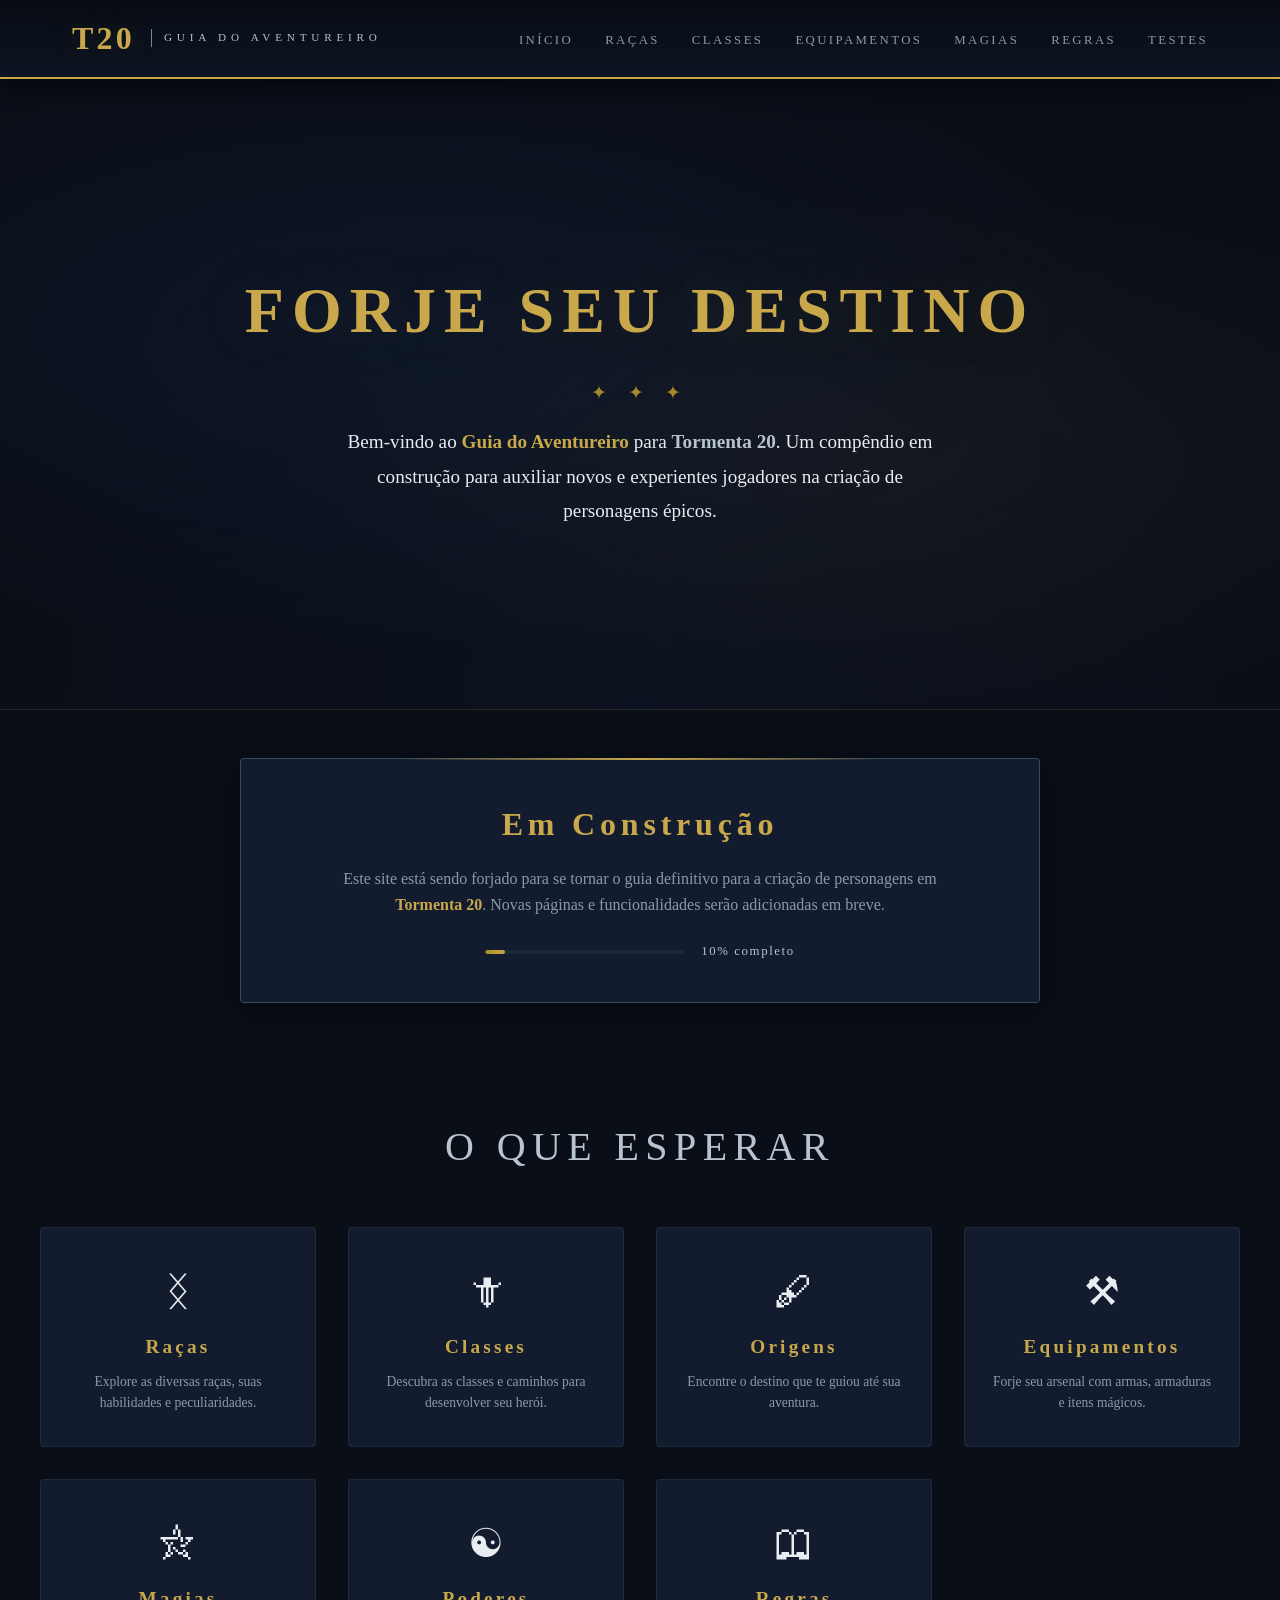
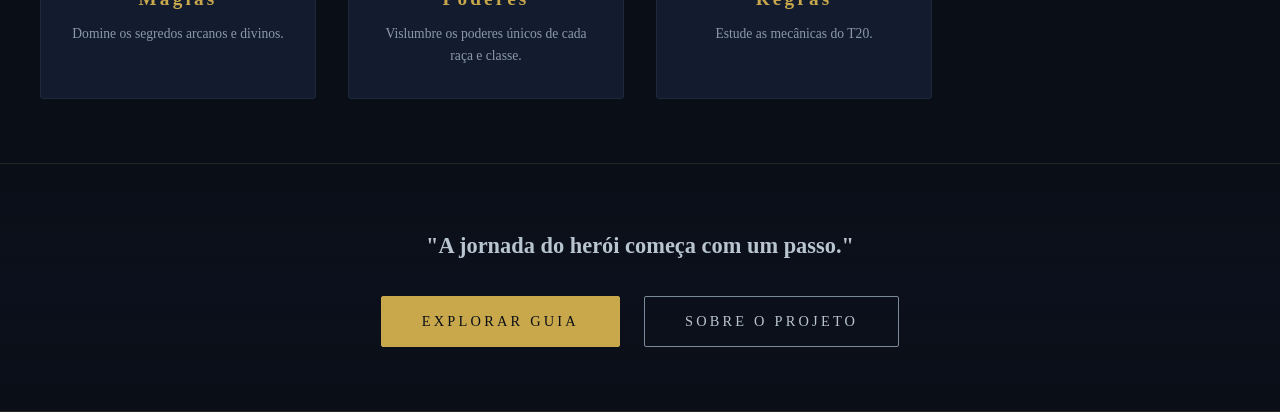
==== index.html @ c8e9f8dd "Versão 1.0.0" ====
<!DOCTYPE html>
<html lang="pt-BR">
<head>
    <meta charset="UTF-8" />
    <meta name="viewport" content="width=device-width, initial-scale=1.0" />
    <title>Guia T20 - Criação de Personagens</title>
    <link rel="stylesheet" href="/styles/general-styles.css" />
</head>
<body>
    <!-- Placeholder para o Header -->
    <div id="header-placeholder"></div>

    <!-- Conteúdo principal -->
    <main>
        <section class="hero-section">
            <div class="hero-content">
                <h1>FORJE SEU DESTINO</h1>
                <div class="hero-divider">✦ ✦ ✦</div>
                <p class="hero-subtitle">
                    Bem-vindo ao <span class="highlight-gold">Guia do Aventureiro</span> para 
                    <span class="highlight-silver">Tormenta 20</span>.
                    Um compêndio em construção para auxiliar novos e experientes jogadores
                    na criação de personagens épicos.
                </p>
            </div>
        </section>

        <section class="construction-section">
            <div class="construction-card">
                <h2>Em Construção</h2>
                <p>
                    Este site está sendo forjado para se tornar o guia definitivo para a 
                    criação de personagens em <span class="highlight-gold">Tormenta 20</span>.
                    Novas páginas e funcionalidades serão adicionadas em breve.
                </p>
                <div class="progress-indicator">
                    <div class="progress-bar">
                        <div class="progress-fill" style="width: 10%;"></div>
                    </div>
                    <span class="progress-text">10% completo</span>
                </div>
            </div>
        </section>

        <section class="features-section">
            <h2>O que esperar</h2>
            <div class="features-grid">
                <div class="feature-card">
                    <div class="feature-icon">ᛝ</div>
                    <h3>Raças</h3>
                    <p>Explore as diversas raças, suas habilidades e peculiaridades.</p>
                </div>

                <div class="feature-card">
                    <div class="feature-icon">🗡</div>
                    <h3>Classes</h3>
                    <p>Descubra as classes e caminhos para desenvolver seu herói.</p>
                </div>

                <div class="feature-card">
                    <div class="feature-icon">🖋</div>
                    <h3>Origens</h3>
                    <p>Encontre o destino que te guiou até sua aventura.</p>
                </div>
                
                <div class="feature-card">
                    <div class="feature-icon">⚒</div>
                    <h3>Equipamentos</h3>
                    <p>Forje seu arsenal com armas, armaduras e itens mágicos.</p>
                </div>

                <div class="feature-card">
                    <div class="feature-icon">⛥</div>
                    <h3>Magias</h3>
                    <p>Domine os segredos arcanos e divinos.</p>
                </div>

                <div class="feature-card">
                    <div class="feature-icon">☯</div>
                    <h3>Poderes</h3>
                    <p>Vislumbre os poderes únicos de cada raça e classe.</p>
                </div>
                
                <div class="feature-card">
                    <div class="feature-icon">🕮</div>
                    <h3>Regras</h3>
                    <p>Estude as mecânicas do T20.</p>
                </div>
            </div>
        </section>

        <section class="call-to-action">
            <div class="cta-content">
                <p>
                    <span class="highlight-silver">"A jornada do herói começa com um passo."</span>
                </p>
                <div class="cta-buttons">
                    <a href="#" class="cta-btn primary">Explorar Guia</a>
                    <a href="#" class="cta-btn secondary">Sobre o Projeto</a>
                </div>
            </div>
        </section>
    </main>

    <!-- Scripts -->
    <script src="/scripts/components.js"></script>
    <script src="/scripts/main.js"></script>
</body>
</html>
---- styles/general-styles.css ----
/* styles/general-styles.css */

/* ============================================ */
/* RESET E BASE */
/* ============================================ */
* {
    margin: 0;
    padding: 0;
    box-sizing: border-box;
}

@import url('https://fonts.googleapis.com/css2?family=Cinzel:wght@400;700;900&family=Georgia&display=swap');

:root {
    /* Cores */
    --bg-primary: #0a0e17;
    --bg-secondary: #0f1625;
    --bg-card: #131c2e;
    --bg-header: #080c14;
    --gold: #c9a84c;
    --gold-dark: #a8892a;
    --silver: #b8c4d0;
    --silver-dark: #7a8a9a;
    --text-light: #e8edf2;
    --text-muted: #8a9aa8;
    --border-gold: #c9a84c;
    --border-silver: #3a4a5a;
    --shadow-gold: rgba(201, 168, 76, 0.15);
    
    /* Espaçamento */
    --content-max-width: 1200px;
    --content-padding: 2rem;
    --header-height: 80px;
}

body {
    background-color: var(--bg-primary);
    color: var(--text-light);
    font-family: 'Cinzel', serif;
    line-height: 1.6;
    min-height: 100vh;
    padding-top: var(--header-height);
}

/* ============================================ */
/* CONTAINER CENTRALIZADOR */
/* ============================================ */
.container {
    max-width: var(--content-max-width);
    margin: 0 auto;
    padding: 0 var(--content-padding);
    width: 100%;
}

/* ============================================ */
/* HEADER FIXO */
/* ============================================ */
.nordic-header {
    background: linear-gradient(180deg, var(--bg-header) 0%, #0c1422 100%);
    border-bottom: 2px solid var(--border-gold);
    padding: 0.8rem 0;
    position: fixed;
    top: 0;
    left: 0;
    right: 0;
    z-index: 1000;
    box-shadow: 0 4px 30px rgba(0, 0, 0, 0.8);
    backdrop-filter: blur(10px);
}

.header-container {
    max-width: var(--content-max-width);
    margin: 0 auto;
    padding: 0 var(--content-padding);
    display: flex;
    justify-content: space-between;
    align-items: center;
    flex-wrap: wrap;
    gap: 0.5rem;
}

.logo-container {
    display: flex;
    align-items: center;
    gap: 1rem;
    flex-wrap: wrap;
}

.logo-text {
    font-size: 2rem;
    font-weight: 900;
    color: var(--gold);
    letter-spacing: 0.2rem;
    text-shadow: 0 0 30px rgba(201, 168, 76, 0.2);
}

.logo-subtitle {
    font-size: 0.7rem;
    color: var(--silver);
    letter-spacing: 0.3rem;
    text-transform: uppercase;
    border-left: 1px solid var(--silver-dark);
    padding-left: 0.75rem;
}

.main-nav ul {
    display: flex;
    list-style: none;
    gap: 2rem;
    flex-wrap: wrap;
}

.main-nav a {
    font-size: 0.8rem;
    text-transform: uppercase;
    letter-spacing: 0.15rem;
    padding: 0.5rem 0;
    border-bottom: 2px solid transparent;
    transition: all 0.3s ease;
    color: var(--text-muted);
    white-space: nowrap;
}

.main-nav a:hover,
.main-nav a.active {
    color: var(--gold);
    border-bottom-color: var(--gold);
}

/* ============================================ */
/* HERO SECTION */
/* ============================================ */
.hero-section {
    min-height: 70vh;
    display: flex;
    align-items: center;
    justify-content: center;
    text-align: center;
    padding: 4rem var(--content-padding);
    background: 
        radial-gradient(ellipse at 30% 40%, rgba(25, 60, 120, 0.15) 0%, transparent 60%),
        radial-gradient(ellipse at 70% 60%, rgba(201, 168, 76, 0.05) 0%, transparent 50%),
        var(--bg-primary);
    border-bottom: 1px solid rgba(201, 168, 76, 0.15);
    position: relative;
}

.hero-section::before {
    content: '';
    position: absolute;
    top: 0;
    left: 0;
    right: 0;
    bottom: 0;
    background: 
        radial-gradient(ellipse at 50% 100%, rgba(25, 60, 120, 0.08) 0%, transparent 70%);
    pointer-events: none;
}

.hero-content {
    max-width: 800px;
    position: relative;
    z-index: 1;
    width: 100%;
}

.hero-content h1 {
    font-size: clamp(2rem, 6vw, 4rem);
    font-weight: 900;
    color: var(--gold);
    text-shadow: 0 0 60px rgba(201, 168, 76, 0.15);
    letter-spacing: 0.5rem;
    margin-bottom: 0.5rem;
}

.hero-divider {
    color: var(--gold-dark);
    font-size: 1.2rem;
    letter-spacing: 0.5rem;
    margin: 1rem 0;
}

.hero-subtitle {
    font-size: clamp(1rem, 2vw, 1.2rem);
    color: var(--text-light);
    max-width: 650px;
    margin: 0 auto;
    line-height: 1.8;
    padding: 0 1rem;
}

/* ============================================ */
/* CONSTRUCTION SECTION */
/* ============================================ */
.construction-section {
    padding: 3rem var(--content-padding);
}

.construction-card {
    background: var(--bg-card);
    border: 1px solid var(--border-silver);
    padding: clamp(1.5rem, 4vw, 2.5rem);
    text-align: center;
    border-radius: 4px;
    position: relative;
    box-shadow: 0 8px 40px rgba(0, 0, 0, 0.4);
    max-width: 800px;
    margin: 0 auto;
}

.construction-card::before {
    content: '';
    position: absolute;
    top: -1px;
    left: 20%;
    right: 20%;
    height: 2px;
    background: linear-gradient(90deg, transparent, var(--gold), transparent);
}

.construction-card h2 {
    color: var(--gold);
    font-size: clamp(1.5rem, 3vw, 2rem);
    letter-spacing: 0.3rem;
    margin-bottom: 1rem;
}

.construction-card p {
    color: var(--text-muted);
    font-size: clamp(0.9rem, 1.5vw, 1rem);
    max-width: 600px;
    margin: 0 auto 1.5rem auto;
}

.progress-indicator {
    display: flex;
    align-items: center;
    gap: 1rem;
    justify-content: center;
    flex-wrap: wrap;
}

.progress-bar {
    width: clamp(150px, 30vw, 200px);
    height: 4px;
    background: #1a2a3a;
    border-radius: 2px;
    overflow: hidden;
}

.progress-fill {
    height: 100%;
    background: linear-gradient(90deg, var(--gold-dark), var(--gold));
    border-radius: 2px;
    transition: width 1s ease;
}

.progress-text {
    font-size: 0.8rem;
    color: var(--silver);
    letter-spacing: 0.1rem;
}

/* ============================================ */
/* FEATURES / CARDS */
/* ============================================ */
.features-section {
    padding: 4rem var(--content-padding);
}

.features-section h2 {
    text-align: center;
    font-size: clamp(1.8rem, 4vw, 2.5rem);
    color: var(--silver);
    letter-spacing: 0.4rem;
    margin-bottom: 3rem;
    text-transform: uppercase;
    font-weight: 400;
}

.features-grid {
    display: grid;
    grid-template-columns: repeat(auto-fit, minmax(220px, 1fr));
    gap: 2rem;
    max-width: var(--content-max-width);
    margin: 0 auto;
}

.feature-card {
    background: var(--bg-card);
    border: 1px solid rgba(58, 74, 90, 0.3);
    padding: 2rem 1.5rem;
    text-align: center;
    transition: all 0.3s ease;
    border-radius: 4px;
}

.feature-card:hover {
    border-color: var(--gold);
    transform: translateY(-4px);
    box-shadow: 0 8px 40px rgba(201, 168, 76, 0.08);
}

.feature-icon {
    font-size: 2.5rem;
    margin-bottom: 0.5rem;
    display: block;
}

.feature-card h3 {
    color: var(--gold);
    font-size: 1.2rem;
    letter-spacing: 0.2rem;
    margin-bottom: 0.5rem;
}

.feature-card p {
    color: var(--text-muted);
    font-size: 0.85rem;
    line-height: 1.6;
}

/* ============================================ */
/* CALL TO ACTION */
/* ============================================ */
.call-to-action {
    padding: 4rem var(--content-padding);
    text-align: center;
    border-top: 1px solid rgba(201, 168, 76, 0.15);
    border-bottom: 1px solid rgba(201, 168, 76, 0.15);
    background: linear-gradient(180deg, transparent 0%, rgba(25, 60, 120, 0.05) 50%, transparent 100%);
}

.cta-content {
    max-width: var(--content-max-width);
    margin: 0 auto;
}

.cta-content p {
    font-size: clamp(1.2rem, 2.5vw, 1.4rem);
    color: var(--text-light);
    margin-bottom: 2rem;
}

.cta-buttons {
    display: flex;
    gap: 1.5rem;
    justify-content: center;
    flex-wrap: wrap;
}

.cta-btn {
    padding: 0.8rem 2.5rem;
    font-family: 'Cinzel', serif;
    font-size: clamp(0.8rem, 1.2vw, 0.9rem);
    text-transform: uppercase;
    letter-spacing: 0.2rem;
    border: 1px solid;
    transition: all 0.3s ease;
    cursor: pointer;
    border-radius: 2px;
}

.cta-btn.primary {
    background: var(--gold);
    color: var(--bg-primary);
    border-color: var(--gold);
}

.cta-btn.primary:hover {
    background: transparent;
    color: var(--gold);
    border-color: var(--gold);
}

.cta-btn.secondary {
    background: transparent;
    color: var(--silver);
    border-color: var(--silver-dark);
}

.cta-btn.secondary:hover {
    background: var(--silver);
    color: var(--bg-primary);
    border-color: var(--silver);
}

/* ============================================ */
/* FOOTER */
/* ============================================ */
.nordic-footer {
    background: var(--bg-header);
    border-top: 1px solid rgba(201, 168, 76, 0.1);
    padding: 2.5rem var(--content-padding);
    text-align: center;
}

.footer-content {
    max-width: 800px;
    margin: 0 auto;
}

.footer-content p {
    color: var(--text-muted);
    font-size: clamp(0.8rem, 1.2vw, 0.9rem);
    margin-bottom: 0.3rem;
}

.footer-small {
    font-size: clamp(0.6rem, 1vw, 0.7rem);
    color: #4a5a6a;
    letter-spacing: 0.1rem;
}

/* ============================================ */
/* TABELAS - TOTALMENTE ADAPTÁVEIS */
/* ============================================ */
.table-container {
    overflow-x: auto;
    margin: 1.5rem 0;
    border-radius: 4px;
    border: 1px solid rgba(58, 74, 90, 0.3);
    background: var(--bg-card);
    box-shadow: 0 4px 20px rgba(0, 0, 0, 0.3);
    width: 100%;
}

.table-container table {
    width: 100%;
    border-collapse: collapse;
    font-family: 'Cinzel', serif;
    font-size: clamp(0.75rem, 1.2vw, 0.85rem);
}

.table-container thead {
    background: linear-gradient(180deg, var(--bg-header), #0c1422);
    border-bottom: 2px solid var(--border-gold);
}

.table-container th {
    color: var(--gold);
    font-weight: 700;
    text-transform: uppercase;
    letter-spacing: 0.1rem;
    padding: 0.8rem 1rem;
    text-align: left;
    font-size: clamp(0.65rem, 1vw, 0.75rem);
    border-right: 1px solid rgba(58, 74, 90, 0.2);
    white-space: nowrap;
}

.table-container th:last-child {
    border-right: none;
}

.table-container td {
    padding: 0.7rem 1rem;
    border-bottom: 1px solid rgba(58, 74, 90, 0.15);
    color: var(--text-light);
    vertical-align: middle;
}

.table-container tbody tr {
    transition: background-color 0.2s ease;
    cursor: default;
}

.table-container tbody tr:hover {
    background-color: rgba(201, 168, 76, 0.05);
}

.table-container tbody tr:nth-child(even) {
    background-color: rgba(255, 255, 255, 0.02);
}

.table-container tbody tr:nth-child(even):hover {
    background-color: rgba(201, 168, 76, 0.05);
}

.table-container tbody tr:last-child td {
    border-bottom: none;
}

/* Colunas com largura automática baseada no conteúdo */
.table-container th.col-auto,
.table-container td.col-auto {
    width: 1%;
    white-space: nowrap;
}

/* Modificador para tabelas compactas (poucas colunas) */
.table-container.table-compact {
    max-width: 100%;
}

.table-container.table-compact table {
    width: auto;
    min-width: unset;
}

.table-container.table-compact th,
.table-container.table-compact td {
    white-space: nowrap;
    padding: 0.7rem 1.2rem;
}

.table-container.table-compact th:first-child,
.table-container.table-compact td:first-child {
    padding-right: 2rem;
}

/* Modificadores de largura máxima (opcionais) */
.table-container.table-sm {
    max-width: 650px;
}

.table-container.table-lg {
    max-width: 1100px;
}

.table-container.table-full {
    max-width: 100%;
}

/* Alinhamento */
.table-container.table-left {
    margin-left: 0;
    margin-right: auto;
}

.table-container .col-center {
    text-align: center;
}

.table-container .col-right {
    text-align: right;
}

.table-container .col-gold {
    color: var(--gold);
    font-weight: 700;
}

/* ============================================ */
/* TAGS - GLOBAIS */
/* ============================================ */
.tag {
    display: inline-block;
    padding: 0.15rem 0.6rem;
    border-radius: 2px;
    font-size: clamp(0.55rem, 0.8vw, 0.65rem);
    text-transform: uppercase;
    letter-spacing: 0.05rem;
    font-weight: 700;
    white-space: nowrap;
}

.tag-gold {
    background: rgba(201, 168, 76, 0.15);
    color: var(--gold);
    border: 1px solid rgba(201, 168, 76, 0.2);
}

.tag-silver {
    background: rgba(184, 196, 208, 0.1);
    color: var(--silver);
    border: 1px solid rgba(184, 196, 208, 0.15);
}

.tag-blue {
    background: rgba(25, 60, 120, 0.2);
    color: #6a9ac8;
    border: 1px solid rgba(25, 60, 120, 0.2);
}

/* ============================================ */
/* GRIDS GENÉRICAS */
/* ============================================ */
.general-grid {
    display: grid;
    grid-template-columns: repeat(auto-fit, minmax(280px, 1fr));
    gap: 1.5rem;
}

/* Grid com número máximo de colunas definido */
.general-grid.max-2 {
    grid-template-columns: repeat(auto-fit, minmax(280px, 1fr));
}

.general-grid.max-3 {
    grid-template-columns: repeat(auto-fit, minmax(240px, 1fr));
}

.general-grid.max-4 {
    grid-template-columns: repeat(auto-fit, minmax(200px, 1fr));
}

/* Grid com 2 colunas fixas (para layout lado a lado) */
.general-grid.two-col {
    grid-template-columns: 1fr 1fr;
}

.general-grid .general-item {
    background: var(--bg-card);
    border: 1px solid rgba(58, 74, 90, 0.2);
    padding: 1.5rem;
    border-radius: 4px;
    transition: all 0.3s ease;
}

.general-grid .general-item:hover {
    border-color: var(--gold);
    transform: translateY(-2px);
}

/* ============================================ */
/* SEÇÕES GENÉRICAS */
/* ============================================ */
.general-section {
    margin-bottom: 4rem;
    padding: 1.5rem 0;
    border-bottom: 1px solid rgba(58, 74, 90, 0.2);
}

.general-section:last-child {
    border-bottom: none;
}

.general-section h2 {
    color: var(--silver);
    font-size: clamp(1.3rem, 2.5vw, 1.5rem);
    letter-spacing: 0.2rem;
    margin-bottom: 1.5rem;
    font-weight: 400;
}

.general-section .section-description {
    color: var(--text-muted);
    font-size: clamp(0.85rem, 1.2vw, 0.9rem);
    margin-bottom: 1.5rem;
    max-width: 800px;
}

/* ============================================ */
/* SCROLLBAR PERSONALIZADA */
/* ============================================ */
.table-container::-webkit-scrollbar {
    height: 6px;
}

.table-container::-webkit-scrollbar-track {
    background: var(--bg-primary);
    border-radius: 3px;
}

.table-container::-webkit-scrollbar-thumb {
    background: var(--gold-dark);
    border-radius: 3px;
}

.table-container::-webkit-scrollbar-thumb:hover {
    background: var(--gold);
}

/* ============================================ */
/* CLASSES GERAIS */
/* ============================================ */
a {
    color: var(--gold);
    text-decoration: none;
    transition: color 0.3s ease;
}

a:hover {
    color: var(--silver);
}

.highlight-gold {
    color: var(--gold);
    font-weight: 700;
}

.highlight-silver {
    color: var(--silver);
    font-weight: 700;
}

.text-muted {
    color: var(--text-muted);
}

/* ============================================ */
/* TÍTULOS DE PÁGINA */
/* ============================================ */
.page-header {
    text-align: center;
    margin-bottom: 3rem;
    padding-top: 1rem;
}

.page-header h1 {
    font-size: clamp(2rem, 5vw, 3rem);
    font-weight: 900;
    color: var(--gold);
    text-shadow: 0 0 40px rgba(201, 168, 76, 0.15);
    letter-spacing: clamp(0.2rem, 0.5vw, 0.4rem);
    margin-bottom: 0.5rem;
    text-transform: uppercase;
}

.page-header .title-divider {
    width: 100%;
    height: 2px;
    background: linear-gradient(90deg, 
        transparent 0%, 
        var(--gold-dark) 10%,
        var(--gold) 50%,
        var(--gold-dark) 90%,
        transparent 100%
    );
    margin: 0.5rem auto 0 auto;
    opacity: 0.8;
}

.page-header .title-subtitle {
    color: var(--text-muted);
    font-size: clamp(0.85rem, 1.2vw, 1rem);
    letter-spacing: 0.15rem;
    margin-top: 0.75rem;
    font-weight: 400;
}

.page-header.page-header-sm h1 {
    font-size: clamp(1.8rem, 3vw, 2.2rem);
    letter-spacing: clamp(0.2rem, 0.3vw, 0.3rem);
}

.page-header.page-header-sm .title-subtitle {
    font-size: clamp(0.75rem, 1vw, 0.85rem);
}

/* ============================================ */
/* RESPONSIVIDADE - TABLET */
/* ============================================ */
@media (max-width: 1024px) {
    :root {
        --content-padding: 1.5rem;
    }

    .general-grid.max-4 {
        grid-template-columns: repeat(auto-fit, minmax(220px, 1fr));
    }
}

@media (max-width: 768px) {
    :root {
        --content-padding: 1rem;
        --header-height: 120px;
    }

    body {
        padding-top: var(--header-height);
    }

    /* Header */
    .header-container {
        flex-direction: column;
        gap: 0.5rem;
    }

    .logo-container {
        justify-content: center;
    }

    .logo-subtitle {
        border-left: none;
        padding-left: 0;
    }

    .main-nav ul {
        gap: 1rem;
        justify-content: center;
    }

    .main-nav a {
        font-size: 0.7rem;
    }

    /* Grids */
    .general-grid {
        grid-template-columns: repeat(auto-fit, minmax(240px, 1fr));
    }

    .general-grid.max-3 {
        grid-template-columns: repeat(auto-fit, minmax(200px, 1fr));
    }

    .general-grid.max-4 {
        grid-template-columns: repeat(auto-fit, minmax(180px, 1fr));
    }

    .general-grid.two-col {
        grid-template-columns: 1fr;
        gap: 2rem;
    }

    .features-grid {
        grid-template-columns: repeat(auto-fit, minmax(200px, 1fr));
        gap: 1.5rem;
    }

    /* Tabelas */
    .table-container {
        max-width: 100%;
        margin-left: 0;
        margin-right: 0;
    }
    
    .table-container table {
        font-size: 0.75rem;
    }
    
    .table-container th,
    .table-container td {
        padding: 0.5rem 0.7rem;
    }

    .table-container.table-compact th,
    .table-container.table-compact td {
        padding: 0.5rem 0.7rem;
    }

    /* Cards */
    .feature-card {
        padding: 1.5rem 1rem;
    }

    .feature-card h3 {
        font-size: 1rem;
    }

    /* Seções */
    .general-section {
        padding: 1rem 0;
        margin-bottom: 2rem;
    }

    .general-section h2 {
        font-size: 1.2rem;
    }
}

/* ============================================ */
/* RESPONSIVIDADE - MOBILE */
/* ============================================ */
@media (max-width: 480px) {
    :root {
        --content-padding: 0.75rem;
        --header-height: 140px;
    }

    body {
        padding-top: var(--header-height);
    }

    /* Header */
    .logo-text {
        font-size: 1.4rem;
    }

    .logo-subtitle {
        font-size: 0.6rem;
        letter-spacing: 0.2rem;
    }

    .main-nav ul {
        gap: 0.6rem;
    }

    .main-nav a {
        font-size: 0.6rem;
        letter-spacing: 0.1rem;
    }

    /* Grids - Mobile = 1 coluna */
    .general-grid {
        grid-template-columns: 1fr;
        gap: 1rem;
    }

    .general-grid.max-2,
    .general-grid.max-3,
    .general-grid.max-4 {
        grid-template-columns: 1fr;
    }

    .general-grid.two-col {
        grid-template-columns: 1fr;
        gap: 1.5rem;
    }

    .features-grid {
        grid-template-columns: 1fr;
        gap: 1rem;
    }

    /* Tabelas */
    .table-container table {
        font-size: 0.65rem;
    }
    
    .table-container th,
    .table-container td {
        padding: 0.4rem 0.5rem;
    }

    .table-container.table-compact th,
    .table-container.table-compact td {
        padding: 0.4rem 0.5rem;
        font-size: 0.6rem;
    }

    /* Tags */
    .tag {
        font-size: 0.5rem;
        padding: 0.1rem 0.4rem;
    }

    /* CTA */
    .cta-buttons {
        flex-direction: column;
        align-items: center;
    }

    .cta-btn {
        width: 100%;
        max-width: 280px;
        text-align: center;
        padding: 0.7rem 1.5rem;
        font-size: 0.8rem;
    }

    /* Cards */
    .feature-card {
        padding: 1.2rem 1rem;
    }

    .feature-icon {
        font-size: 2rem;
    }

    .feature-card h3 {
        font-size: 0.9rem;
        letter-spacing: 0.1rem;
    }

    .feature-card p {
        font-size: 0.8rem;
    }

    /* Construção */
    .construction-card {
        padding: 1.2rem;
    }

    .construction-card h2 {
        font-size: 1.3rem;
    }
}

/* ============================================ */
/* RESPONSIVIDADE - TELAS MUITO PEQUENAS */
/* ============================================ */
@media (max-width: 360px) {
    :root {
        --content-padding: 0.5rem;
        --header-height: 160px;
    }

    .main-nav ul {
        gap: 0.4rem;
    }

    .main-nav a {
        font-size: 0.55rem;
        letter-spacing: 0.05rem;
        padding: 0.3rem 0;
    }

    .logo-text {
        font-size: 1.2rem;
    }

    .hero-content h1 {
        font-size: 1.6rem;
        letter-spacing: 0.15rem;
    }

    .table-container table {
        font-size: 0.55rem;
    }
    
    .table-container th,
    .table-container td {
        padding: 0.3rem 0.4rem;
    }
}

/* ============================================ */
/* SWATCHES DE CORES (para páginas de teste) */
/* ============================================ */
.color-swatch {
    display: inline-block;
    width: 40px;
    height: 40px;
    border-radius: 4px;
    margin: 0.25rem;
    border: 1px solid rgba(255, 255, 255, 0.1);
}

/* ============================================ */
/* CAROUSEL DE ATRIBUTOS */
/* ============================================ */
.atributos-carousel {
    position: relative;
    overflow: hidden;
    padding: 0 40px;
    margin: 0 -20px;
}

.atributos-carousel .carousel-track {
    display: flex;
    transition: transform 0.5s ease;
    gap: 1.5rem;
    padding: 0.5rem 0;
}

.atributos-carousel .carousel-slide {
    flex: 0 0 calc(33.333% - 1rem);
    min-width: 0;
}

.atributos-carousel .carousel-slide .feature-card {
    height: 100%;
    display: flex;
    flex-direction: column;
    height: 100%;
    min-height: 280px;
}

.atributos-carousel .carousel-slide .feature-card p {
    flex: 1;
}

/* Setas do carousel de atributos - sem fundo circular */
.atributos-carousel .carousel-btn {
    position: absolute;
    top: 45.6%;
    transform: translateY(-50%);
    background: transparent;
    border: none;
    color: var(--gold);
    font-size: 2.5rem;
    cursor: pointer;
    z-index: 10;
    padding: 0 8px;
    transition: all 0.3s ease;
    opacity: 0.7;
    text-shadow: 0 0 20px rgba(0, 0, 0, 0.8);
}

.atributos-carousel .carousel-btn:hover {
    opacity: 1;
    transform: translateY(-50%) scale(1.1);
    color: var(--gold);
    text-shadow: 0 0 30px rgba(201, 168, 76, 0.3);
}

.atributos-carousel .carousel-btn:disabled {
    opacity: 0;
    pointer-events: none;
}

.atributos-carousel .carousel-btn.prev {
    left: 0;
}

.atributos-carousel .carousel-btn.next {
    right: 0;
}

/* Degrade nas bordas para indicar mais conteúdo */
.atributos-carousel::before {
    content: '';
    position: absolute;
    top: 0;
    left: 0;
    width: 60px;
    height: 100%;
    background: linear-gradient(to right, var(--bg-primary), transparent);
    z-index: 5;
    pointer-events: none;
    opacity: 0;
    transition: opacity 0.3s ease;
}

.atributos-carousel::after {
    content: '';
    position: absolute;
    top: 0;
    right: 0;
    width: 60px;
    height: 100%;
    background: linear-gradient(to left, var(--bg-primary), transparent);
    z-index: 5;
    pointer-events: none;
    opacity: 0;
    transition: opacity 0.3s ease;
}

.atributos-carousel.show-left::before {
    opacity: 1;
}

.atributos-carousel.show-right::after {
    opacity: 1;
}

/* Dots do carousel de atributos */
.atributos-carousel .carousel-dots {
    display: flex;
    justify-content: center;
    gap: 0.6rem;
    padding: 1rem 0 0.5rem 0;
}

.atributos-carousel .carousel-dot {
    width: 10px;
    height: 10px;
    border-radius: 50%;
    background: rgba(138, 154, 168, 0.3);
    border: 1px solid rgba(138, 154, 168, 0.2);
    cursor: pointer;
    transition: all 0.3s ease;
}

.atributos-carousel .carousel-dot:hover {
    background: rgba(201, 168, 76, 0.3);
}

.atributos-carousel .carousel-dot.active {
    background: var(--gold);
    border-color: var(--gold);
    box-shadow: 0 0 12px rgba(201, 168, 76, 0.3);
}

/* ============================================ */
/* RESPONSIVIDADE - CAROUSEL DE ATRIBUTOS */
/* ============================================ */
@media (max-width: 1024px) {
    .atributos-carousel .carousel-slide {
        flex: 0 0 calc(50% - 0.75rem);
    }
    
    .atributos-carousel {
        padding: 0 30px;
    }
}

@media (max-width: 768px) {
    .atributos-carousel .carousel-slide {
        flex: 0 0 100%;
    }
    
    .atributos-carousel {
        padding: 0 20px;
    }
    
    .atributos-carousel .carousel-btn {
        font-size: 2rem;
    }
    
    .atributos-carousel .carousel-slide .feature-card {
        min-height: 240px;
    }
}

@media (max-width: 480px) {
    .atributos-carousel {
        padding: 0 12px;
        margin: 0 -8px;
    }
    
    .atributos-carousel .carousel-btn {
        font-size: 1.6rem;
    }
    
    .atributos-carousel .carousel-slide .feature-card {
        min-height: 200px;
        padding: 1.2rem 1rem;
    }
}

/* ============================================ */
/* CAROUSEL DE IMAGENS - RAÇAS */
/* ============================================ */
/* Carousel de imagens - sem min-height fixo */
.raca-imagem-carousel {
    position: relative;
    border-radius: 4px;
    overflow: hidden;
    background: var(--bg-card);
    border: 1px solid rgba(58, 74, 90, 0.3);
}

.raca-imagem-carousel .carousel-track {
    display: flex;
    transition: transform 0.5s ease;
    /* Remove o min-height */
}

.raca-imagem-carousel .carousel-slide {
    flex: 0 0 100%;
    /* Remove o min-height */
    line-height: 0; /* Remove espaçamento extra abaixo da imagem */
}

.raca-imagem-carousel .carousel-slide img {
    width: 100%;
    height: auto;
    display: block;
}

/* Setas do carousel de imagens - sem fundo circular */
.raca-imagem-carousel .carousel-btn {
    position: absolute;
    top: 50%;
    transform: translateY(-50%);
    background: transparent;
    border: none;
    color: var(--gold);
    font-size: 2.5rem;
    cursor: pointer;
    z-index: 10;
    padding: 0 12px;
    transition: all 0.3s ease;
    opacity: 0.7;
    text-shadow: 0 0 30px rgba(0, 0, 0, 0.9);
}

.raca-imagem-carousel .carousel-btn:hover {
    opacity: 1;
    transform: translateY(-50%) scale(1.1);
    color: var(--gold);
    text-shadow: 0 0 40px rgba(201, 168, 76, 0.4);
}

.raca-imagem-carousel .carousel-btn:disabled {
    opacity: 0;
    pointer-events: none;
}

.raca-imagem-carousel .carousel-btn.prev {
    left: 0;
}

.raca-imagem-carousel .carousel-btn.next {
    right: 0;
}

/* Dots do carousel de imagens */
.raca-imagem-carousel .carousel-dots {
    display: flex;
    justify-content: center;
    gap: 0.6rem;
    padding: 0.75rem 0;
}

.raca-imagem-carousel .carousel-dot {
    width: 10px;
    height: 10px;
    border-radius: 50%;
    background: rgba(138, 154, 168, 0.3);
    border: 1px solid rgba(138, 154, 168, 0.2);
    cursor: pointer;
    transition: all 0.3s ease;
}

.raca-imagem-carousel .carousel-dot:hover {
    background: rgba(201, 168, 76, 0.3);
}

.raca-imagem-carousel .carousel-dot.active {
    background: var(--gold);
    border-color: var(--gold);
    box-shadow: 0 0 12px rgba(201, 168, 76, 0.3);
}

/* Degrade nas bordas para indicar mais conteúdo */
.raca-imagem-carousel::before {
    content: '';
    position: absolute;
    top: 0;
    left: 0;
    width: 120px;
    height: 100%;
    background: linear-gradient(to right, rgba(10, 14, 23, 0.9), transparent);
    z-index: 5;
    pointer-events: none;
    opacity: 0;
    transition: opacity 0.3s ease;
}

.raca-imagem-carousel::after {
    content: '';
    position: absolute;
    top: 0;
    right: 0;
    width: 120px;
    height: 100%;
    background: linear-gradient(to left, rgba(10, 14, 23, 0.9), transparent);
    z-index: 5;
    pointer-events: none;
    opacity: 0;
    transition: opacity 0.3s ease;
}

.raca-imagem-carousel.show-left::before {
    opacity: 1;
}

.raca-imagem-carousel.show-right::after {
    opacity: 1;
}

/* ============================================ */
/* CRÉDITO DO AUTOR */
/* ============================================ */
.credito-autor {
    position: absolute;
    bottom: 12px;
    left: 16px;
    z-index: 5;
    font-size: 0.7rem;
    color: rgba(255, 255, 255, 0.7);
    text-shadow: 0 1px 8px rgba(0, 0, 0, 0.9);
    background: rgba(0, 0, 0, 0.4);
    padding: 2px 10px;
    border-radius: 3px;
    backdrop-filter: blur(2px);
}

.credito-autor a {
    color: rgba(255, 255, 255, 0.8);
    text-decoration: none;
    transition: color 0.3s ease;
}

.credito-autor a:hover {
    color: var(--gold);
    text-decoration: underline;
}

/* ============================================ */
/* BARRA EXPANSÍVEL (DROPDOWN) */
/* ============================================ */
.raca-dropdown {
    background: var(--bg-header);
    border: 1px solid rgba(58, 74, 90, 0.3);
    border-top: none;
    border-radius: 0 0 4px 4px;
    cursor: pointer;
    transition: all 0.3s ease;
    position: relative;
    z-index: 20;
}

.raca-dropdown-header {
    display: flex;
    justify-content: center;
    align-items: center;
    padding: 0.6rem 1rem;
    gap: 0.5rem;
    color: var(--silver);
    font-size: 0.85rem;
    letter-spacing: 0.1rem;
    transition: all 0.3s ease;
}

.raca-dropdown-header:hover {
    color: var(--gold);
}

.raca-dropdown-header .seta {
    font-size: 1rem;
    transition: transform 0.3s ease;
    color: var(--gold);
}

.raca-dropdown-header .seta.open {
    transform: rotate(180deg);
}

.raca-dropdown-content {
    max-height: 0;
    overflow: hidden;
    transition: max-height 0.4s ease;
    background: var(--bg-primary);
    border-top: 1px solid rgba(58, 74, 90, 0.2);
    position: absolute;
    left: -1px;
    right: -1px;
    top: 100%;
    z-index: 30;
    border-radius: 0 0 4px 4px;
    box-shadow: 0 8px 30px rgba(0, 0, 0, 0.6);
}

.raca-dropdown-content.open {
    max-height: 400px;
    overflow-y: auto;
}

.raca-dropdown-item {
    padding: 0.6rem 1.5rem;
    color: var(--text-muted);
    transition: all 0.3s ease;
    border-left: 3px solid transparent;
    display: flex;
    justify-content: space-between;
    align-items: center;
    cursor: pointer;
}

.raca-dropdown-item:hover {
    background: rgba(201, 168, 76, 0.05);
    color: var(--text-light);
}

.raca-dropdown-item.active {
    color: var(--gold);
    border-left-color: var(--gold);
    background: rgba(201, 168, 76, 0.05);
}

.raca-dropdown-item .tag {
    font-size: 0.55rem;
}

/* Scrollbar para dropdown */
.raca-dropdown-content::-webkit-scrollbar {
    width: 4px;
}

.raca-dropdown-content::-webkit-scrollbar-track {
    background: var(--bg-primary);
}

.raca-dropdown-content::-webkit-scrollbar-thumb {
    background: var(--gold-dark);
    border-radius: 2px;
}

/* ============================================ */
/* GRID DE INFORMAÇÕES DA RAÇA */
/* ============================================ */
.raca-info-grid {
    display: grid;
    grid-template-columns: 1fr 1fr;
    gap: 1.5rem;
    margin-top: 1.5rem;
}

.raca-info-grid.single {
    grid-template-columns: 1fr;
    max-width: 100%;
}

.raca-info-grid.single .raca-info-col {
    max-width: 100%;
}

.raca-info-col {
    background: var(--bg-card);
    border: 1px solid rgba(58, 74, 90, 0.2);
    border-radius: 4px;
    padding: 1.5rem;
}

.raca-info-col h4 {
    color: var(--gold);
    font-size: 1rem;
    letter-spacing: 0.15rem;
    margin-bottom: 1rem;
}

.raca-info-col p {
    color: var(--text-light);
    line-height: 1.8;
    margin-bottom: 1rem;
}

/* Modificadores */
.raca-info-col .modificadores-box {
    background: var(--bg-primary);
    padding: 0.8rem 1rem;
    border-radius: 4px;
    border-left: 2px solid var(--gold);
    margin-bottom: 1rem;
}

.raca-info-col .modificadores-box p {
    margin-bottom: 0;
    color: var(--text-light);
    font-size: 0.95rem;
}

/* Habilidades */
.raca-habilidade-item {
    padding: 0.5rem 0.75rem;
    border-bottom: 1px solid rgba(58, 74, 90, 0.15);
    color: var(--text-light);
    display: flex;
    gap: 0.5rem;
    align-items: flex-start;
}

.raca-habilidade-item:last-child {
    border-bottom: none;
}

.raca-habilidade-item .bullet {
    color: var(--gold);
    flex-shrink: 0;
}

.raca-habilidade-item strong {
    color: var(--gold);
}

/* Poderes */
.raca-poder-item {
    padding: 0.6rem 0.75rem;
    border-bottom: 1px solid rgba(58, 74, 90, 0.15);
    color: var(--text-light);
}

.raca-poder-item:last-child {
    border-bottom: none;
}

.raca-poder-item .poder-nome {
    color: var(--gold);
    font-weight: 700;
    display: block;
    margin-bottom: 0.2rem;
}

.raca-poder-item .poder-descricao {
    color: var(--text-muted);
    font-size: 0.85rem;
    line-height: 1.6;
}

.raca-poder-item .poder-tag {
    display: inline-block;
    margin-top: 0.3rem;
}

/* Scroll para poderes */
.raca-poder-lista {
    max-height: 400px;
    overflow-y: auto;
    padding-right: 0.25rem;
}

.raca-poder-lista::-webkit-scrollbar {
    width: 4px;
}

.raca-poder-lista::-webkit-scrollbar-track {
    background: rgba(0, 0, 0, 0.2);
    border-radius: 2px;
}

.raca-poder-lista::-webkit-scrollbar-thumb {
    background: var(--gold-dark);
    border-radius: 2px;
}

/* ============================================ */
/* RESPONSIVIDADE - RAÇAS */
/* ============================================ */
@media (max-width: 768px) {
    .raca-info-grid {
        grid-template-columns: 1fr;
        gap: 1rem;
    }

    .raca-info-grid.single {
        max-width: 100%;
    }

    .raca-imagem-carousel .carousel-btn {
        width: 36px;
        height: 36px;
        font-size: 1.2rem;
    }

    .raca-imagem-carousel .carousel-btn.prev {
        left: 6px;
    }

    .raca-imagem-carousel .carousel-btn.next {
        right: 6px;
    }

    .credito-autor {
        font-size: 0.6rem;
        bottom: 8px;
        left: 10px;
        padding: 1px 8px;
    }

    .raca-dropdown-header {
        font-size: 0.75rem;
        padding: 0.4rem 0.8rem;
    }

    .raca-dropdown-item {
        padding: 0.4rem 1rem;
        font-size: 0.85rem;
    }

    .raca-info-col {
        padding: 1rem;
    }
}

@media (max-width: 480px) {
    .raca-imagem-carousel .carousel-btn {
        width: 30px;
        height: 30px;
        font-size: 1rem;
    }

    .raca-imagem-carousel .carousel-btn.prev {
        left: 4px;
    }

    .raca-imagem-carousel .carousel-btn.next {
        right: 4px;
    }

    .raca-dropdown-item {
        font-size: 0.75rem;
        padding: 0.3rem 0.8rem;
        flex-wrap: wrap;
        gap: 0.3rem;
    }

    .raca-info-col h4 {
        font-size: 0.85rem;
    }

    .raca-habilidade-item {
        font-size: 0.85rem;
        padding: 0.4rem 0.5rem;
    }

    .raca-poder-item .poder-descricao {
        font-size: 0.75rem;
    }
}

.color-swatch-gold { background: var(--gold); }
.color-swatch-gold-dark { background: var(--gold-dark); }
.color-swatch-silver { background: var(--silver); }
.color-swatch-silver-dark { background: var(--silver-dark); }
.color-swatch-bg-primary { background: var(--bg-primary); }
.color-swatch-bg-card { background: var(--bg-card); }
.color-swatch-bg-header { background: var(--bg-header); }
.color-swatch-text-light { background: var(--text-light); }
.color-swatch-text-muted { background: var(--text-muted); }
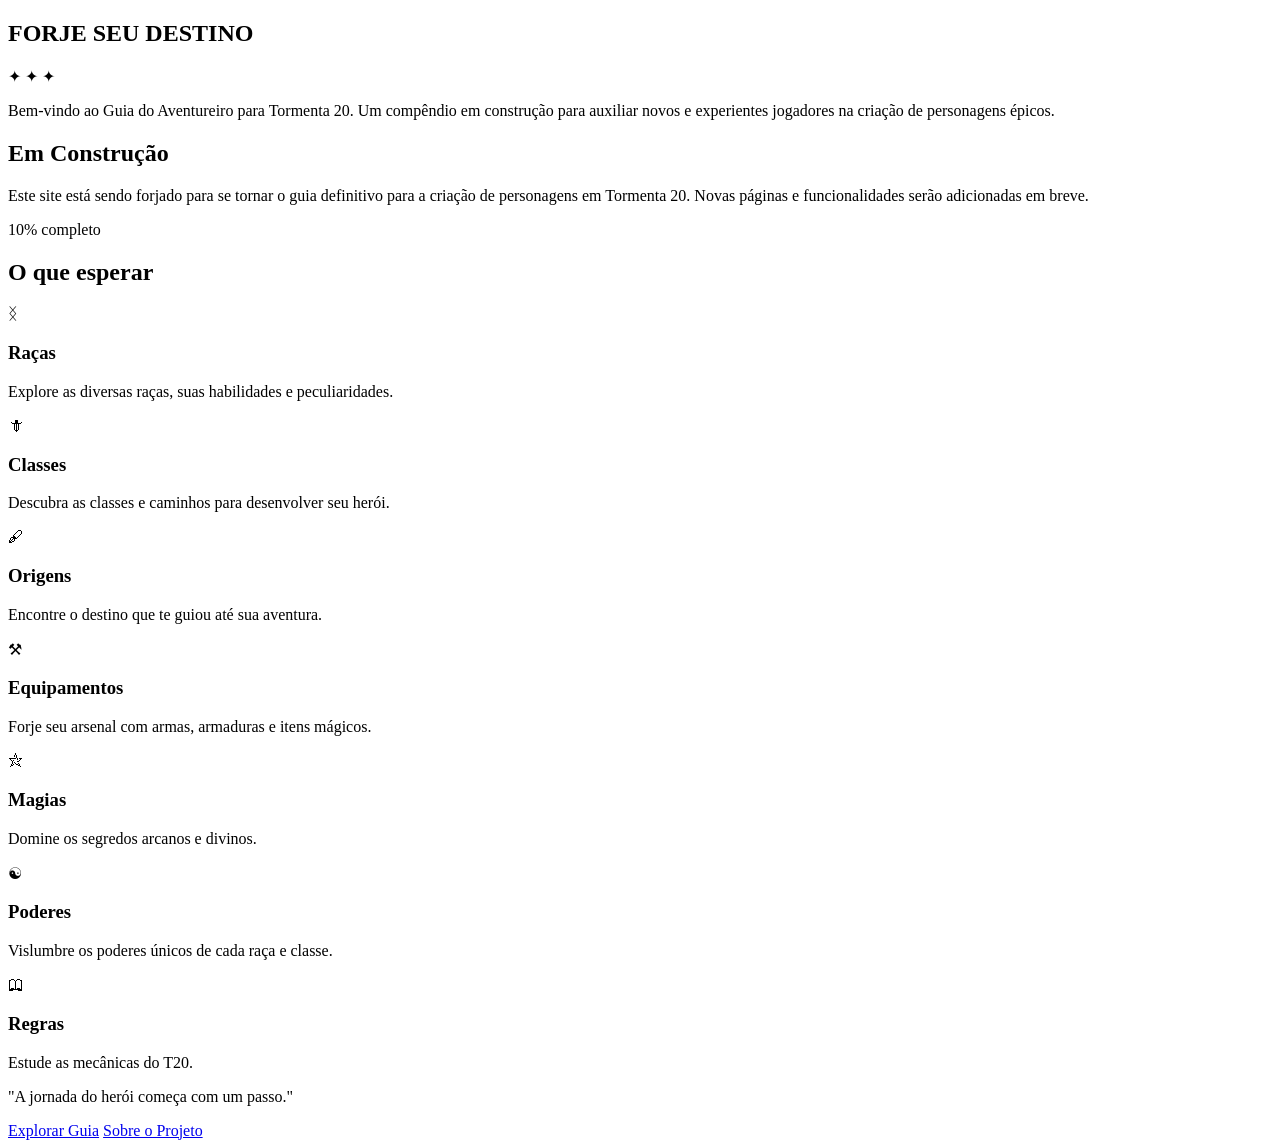
==== commit 04200d31: "fix dos href 7" ====
--- a/index.html
+++ b/index.html
@@ -4,7 +4,7 @@
     <meta charset="UTF-8" />
     <meta name="viewport" content="width=device-width, initial-scale=1.0" />
     <title>Guia T20 - Criação de Personagens</title>
-    <link rel="stylesheet" href="/styles/general-styles.css" />
+    <link rel="stylesheet" href="/t20prototipo/styles/general-styles.css" />
 </head>
 <body>
     <!-- Placeholder para o Header -->
@@ -103,7 +103,7 @@
     </main>
 
     <!-- Scripts -->
-    <script src="/scripts/components.js"></script>
-    <script src="/scripts/main.js"></script>
+    <script src="/t20prototipo/scripts/components.js"></script>
+    <script src="/t20prototipo/scripts/main.js"></script>
 </body>
 </html>
